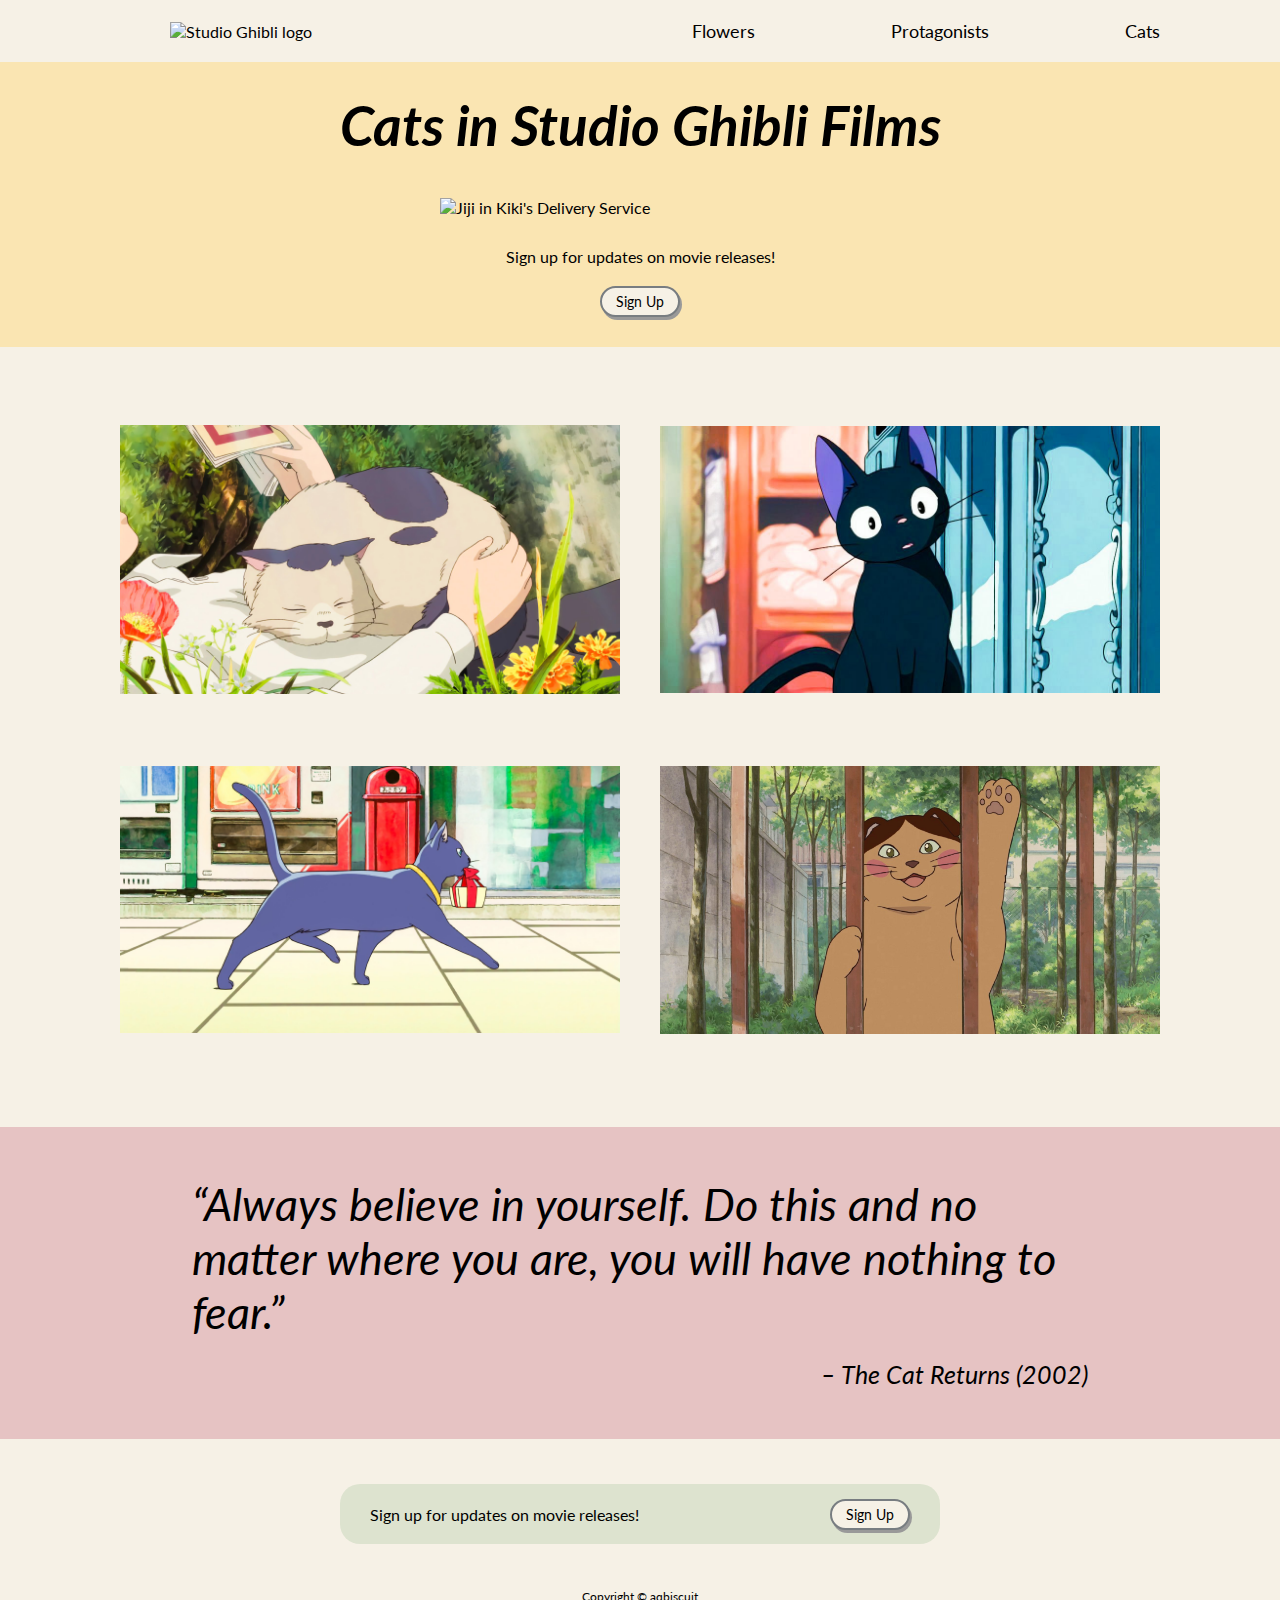
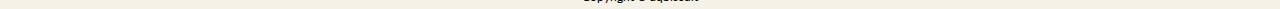
==== cats.html @ ebc170f9 "Cats page completed" ====
<!DOCTYPE html>
<html lang="en">
<head>
    <meta charset="UTF-8">
    <meta http-equiv="X-UA-Compatible" content="IE=edge">
    <meta name="viewport" content="width=device-width, initial-scale=1.0">
    <title>Studio Ghibli's Cats</title>
    <link rel="stylesheet" href="styles.css"/>
    <link rel="stylesheet" href="styles2.css"/>
    <link href="https://fonts.googleapis.com/css2?family=Lato&display=swap" rel="stylesheet">
</head>
<body>
<page>
    <header>
        <a href="index.html">
            <img src="images/logo.png" alt="Studio Ghibli logo"/>
        </a>
        <nav>
            <ul>
                <li><a href='flowers.html'>Flowers</a></li>
                <li><a href='protagonists.html'>Protagonists</a></li>
                <li><a href='cats.html'>Cats</a></li>
            </ul>
        </nav>
    </header>

    <div class="description-header">
        <div class="box-1">
            <div class="content-1">
                <h3 class="title"><em>Cats in Studio Ghibli Films</em></h3>
                <img src="https://media.tenor.com/HjaMosjIDZEAAAAC/black-cat-studio-ghibli.gif" alt="Jiji in Kiki's Delivery Service"/>
            </div>
            <div class="signup">
                <p>Sign up for updates on movie releases!</p>
                <a href="signup.html" class="button">Sign Up</a>
            </div>
        </div>
    </div>

    <div class="gallery">
        <div class="image-one">
            <img src="Images/cats_1.JPG"/>
        </div>
        <div class="image-two">
            <img src="Images/cats_2.JPG"/>
        </div>
        <div class="image-three">
            <img src="Images/cats_3.JPG"/>
        </div>
        <div class="image-four">
            <img src="Images/cats_4.JPG"/>
        </div>
    </div>

    <div class="quote">
        <div class="content">
            <p><em>“Always believe in yourself. Do this and no matter where you are, you will have nothing to fear.”</em></p>
            <p><em>&#8211 The Cat Returns (2002)</em></p>
        </div>
    </div>

    <footer>
        <div class="signup-section">
            <div class="content">
                <p>Sign up for updates on movie releases!</p>
                <a href="signup.html" class="button">Sign Up</a>
            </div>
        </div>

        <div class="copyright-section">
            <p>Copyright © aqbiscuit</p>
        </div>
    </footer>
</page>
</body>
</html>
---- styles.css ----
* {
    margin: 0;
    padding: 0;
    box-sizing: border-box;
}

.page {
    display: flex;
    flex-wrap: wrap;
}

body {
    font-family: 'Lato', sans-serif;
}

header {
    display: flex;
    justify-content: space-between;
    align-items: center;
    padding: 20px 120px;
    background-color: #f6f1e6;
    width: 100%;
}

header img {
    width: 120px;
    height: auto;
    margin-left: 50px;
}

header nav {
    width: 45%;
}

header ul {
    display: flex;
    justify-content: space-between;
}

header li {
    list-style-type: none;
    font-size: 18px;
}

header a:link {
    color: black;
    text-decoration: none;
}

header a:visited {
    color: black;
}

header a:hover {
    color: #624a37;
    text-decoration: none;
}

header a:active {
    color: #624a37;
}

.description-header {
    display: flex;
    justify-content: center;
    align-items: center;
    background-color: #fae5b2;
}

.description-header .box {
    display: flex;
    justify-content: space-around;
    align-items: center;
    flex-wrap: wrap-reverse;
    width: 95%;
    margin: 50px 0;
    padding: 0 70px;
}

.description-header img {
    width: 400px;
    height: auto;
}

.description-header .content {
    display: flex;
    flex-direction: column;
    justify-content: space-between;
    align-items: flex-start;
    flex-wrap: wrap;
    width: 60%;
    height: auto;
    padding: 10px 20px;
}

.description-header h3 {
    font-size: 55px;
    margin-bottom: 20px;
}

.description-header p {
    font-size: 16px;
    margin-bottom: 20px;
}

.description-header .button {
    background-color: #f6f1e6;
    font-size: 14px;
    text-align: center;
    padding: 5px 10px;
    border-radius: 16px;
    border: 2px solid #787d81;
    width: 80px;
    box-shadow: 2px 3px #999;
    margin-top: 20px;
}

.description-header .button:link {
    color: black;
    text-decoration: none;
}

.description-header .button:visited {
    color: black;
}

.description-header .button:hover {
    color: black;
    background-color: #e3ded2;
}

.description-header .button:active {
    color: black;
    background-color: #e3ded2;
    box-shadow: 1px 2px #666;
    transform: translateY(1px)
}

.gallery {
    display: flex;
    justify-content: center;
    align-items: center;
    flex-wrap: wrap;
    padding: 50px 100px;
    background-color: #f6f1e6;
}

.gallery div {
    display: flex;
    flex-direction: column;
    justify-content: center;
    align-items: center;
    width: 50%;
    min-width: 500px;
    height: 340px;
}

.gallery img {
    width: 500px;
    height: auto;
    margin-bottom: 15px;
}

.quote {
    display: flex;
    justify-content: center;
    align-items: center;
    background-color: #e6c3c3;
    padding: 50px 0;
}

.quote .content {
    display: flex;
    flex-direction: column;
    width: 70%;
}

.quote p:first-of-type {
    display: block;
    font-size: 45px;
}

.quote p:last-of-type {
    display: block;
    font-size: 25px;
    text-align: right;
    padding-top: 20px;
}

.signup-section {
    height: 150px;
    background-color: #f6f1e6;
    display: flex;
    justify-content: center;
    align-items: center;
}

.signup-section .content {
    display: flex;
    justify-content: space-between;
    align-items: center;
    width: 600px;
    height: 60px;
    background-color: #dde3cf;
    padding: 5px 30px;
    border-radius: 20px;
}

.signup-section .button {
    background-color: #f6f1e6;
    font-size: 14px;
    text-align: center;
    padding: 5px 10px;
    border-radius: 16px;
    border: 2px solid #787d81;
    width: 80px;
    box-shadow: 2px 3px #999;
}

.signup-section .button:link {
    color: black;
    text-decoration: none;
}

.signup-section .button:visited {
    color: black;
}

.signup-section .button:hover {
    color: black;
    background-color: #e3ded2;
}

.signup-section .button:active {
    color: black;
    background-color: #e3ded2;
    box-shadow: 1px 2px #666;
    transform: translateY(1px)
}

.copyright-section {
    height: 20px;
    background-color: #f6f1e6;
}

.copyright-section p {
    font-size: 12px;
    text-align: center;
}

@media only screen and (min-width: 401px) and (max-width: 960px) {
    header {
        display: flex;
        flex-wrap: wrap;
        flex-direction: column;
        align-items: center;
        justify-content: center;
    }

    header nav {
        width: 400px;
        padding-top: 15px;
    }

    .description-header .content {
        width: 90%;
        margin-top: 10px;
    }
}

@media only screen and (min-width: 961px) {
    .page {
        width: 960px;
        margin: 0 auto;
    }

}
---- styles2.css ----
.description-header .box-1 {
    display: flex;
    flex-direction: column;
    justify-content: center;
    align-items: center;
    width: 90%;
    margin: 30px 0;
}

.description-header .content-1 {
    display: flex;
    flex-direction: column;
    justify-content: center;
    align-items: center;
}

.description-header .signup {
    display: flex;
    flex-direction: column;
    justify-content: flex-end;
    align-items: center;
    margin-top: 30px;
}

.content-1 h3 {
    margin-bottom: 40px;
}

.box-1 .button {
    margin-top: 0;
}
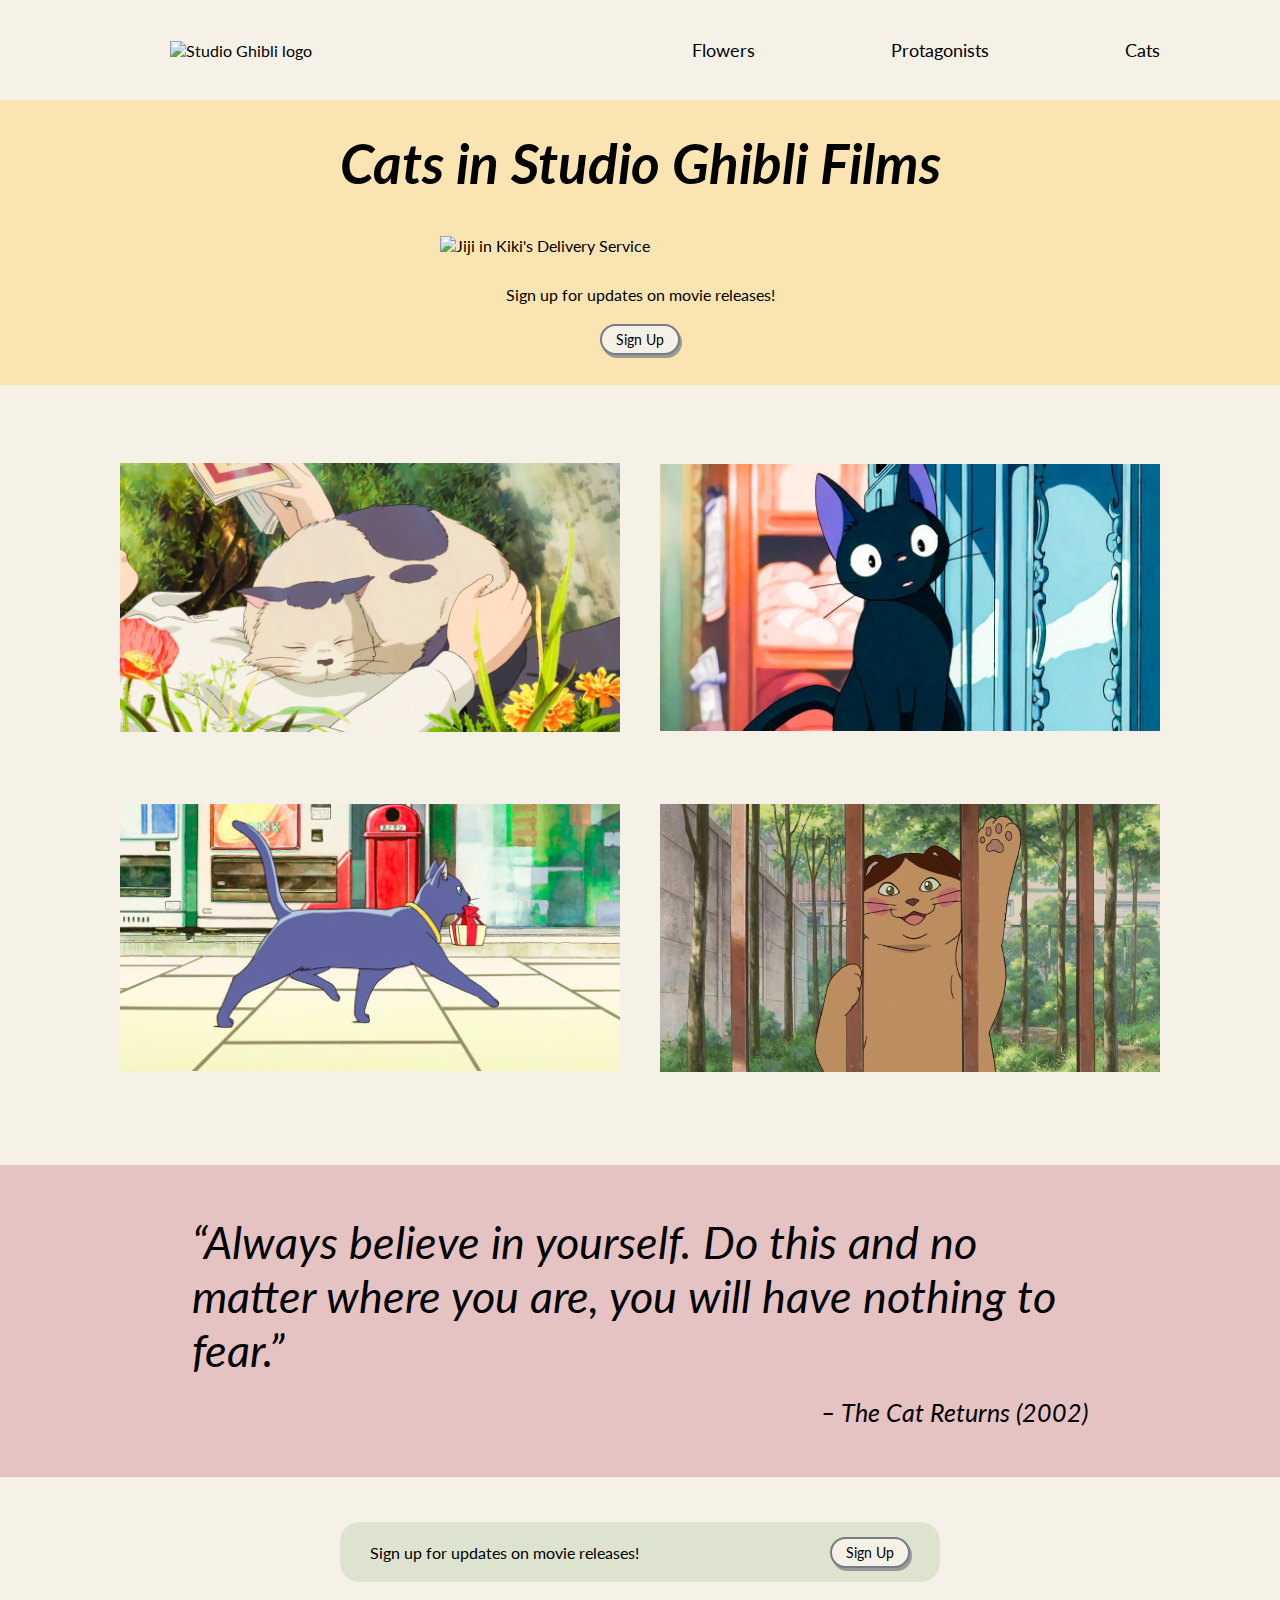
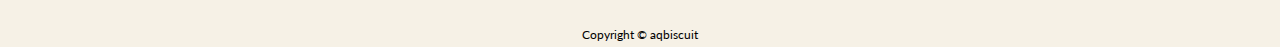
==== commit c90dbddd: "Fixed issues with logo" ====
--- a/cats.html
+++ b/cats.html
@@ -13,7 +13,7 @@
 <page>
     <header>
         <a href="index.html">
-            <img src="images/logo.png" alt="Studio Ghibli logo"/>
+            <img src="https://upload.wikimedia.org/wikipedia/sco/thumb/c/ca/Studio_Ghibli_logo.svg/1200px-Studio_Ghibli_logo.svg.png" alt="Studio Ghibli logo"/>
         </a>
         <nav>
             <ul>
--- a/styles.css
+++ b/styles.css
@@ -20,6 +20,7 @@
     padding: 20px 120px;
     background-color: #f6f1e6;
     width: 100%;
+    height: 100px;
 }
 
 header img {
@@ -133,7 +134,7 @@
     color: black;
     background-color: #e3ded2;
     box-shadow: 1px 2px #666;
-    transform: translateY(1px)
+    transform: translateY(1px);
 }
 
 .gallery {
--- a/styles2.css
+++ b/styles2.css
@@ -28,4 +28,145 @@
 
 .box-1 .button {
     margin-top: 0;
+}
+
+.form-page {
+    display: flex;
+    justify-content: center;
+    align-items: flex-start;
+    height: 800px;
+    background-color: #f6f1e6;
+}
+
+.signup-form {
+    width: 70%;
+    padding: 50px 100px;
+    margin-top: 50px;
+
+    border: 2px solid rgb(80, 64, 54);
+    border-radius: 20px;
+}
+
+.form-row {
+    display: flex;
+    justify-content: center;
+    align-items: center;
+    margin-bottom: 20px;
+}
+  
+.form-row input[type='text'], .form-row input[type='email'] {
+    background-color: #fffdfc;
+    border: 1px solid #D6D9DC;
+    border-radius: 15px;
+    width: 100%;
+    padding: 7px;
+    font-size: 14px;
+    margin-left: 50px;
+}
+  
+.form-row label {
+    margin-bottom: 15px;
+    margin: 7px 0;
+    width: 60px;
+}
+
+.legacy-form-row {
+    border: none;
+    margin-bottom: 40px;
+    margin-top: 40px;
+
+    display: flex;
+    justify-content: flex-start;
+    align-items: center;
+}
+  
+.legacy-form-row legend {
+    margin-bottom: 20px;
+}
+  
+.legacy-form-row .radio-label {
+    display: block;
+    font-size: 15px;
+    padding: 0 20px 0 10px;
+}
+  
+.legacy-form-row input[type='radio'] {
+    margin-top: 2px;
+    margin-left: 10px;
+}
+    
+.legacy-form-row .radio-label,
+.legacy-form-row input[type='radio'] {
+    float: left;
+}
+
+.form-row button {
+    background-color: #f6f1e6;
+    font-size: 14px;
+    text-align: center;
+    padding: 5px 10px;
+    border-radius: 16px;
+    border: 2px solid #787d81;
+    width: 80px;
+    box-shadow: 2px 3px #999;
+    margin-top: 20px;
+}
+
+.form-row button:link {
+    color: black;
+    text-decoration: none;
+}
+
+.form-row button:visited {
+    color: black;
+}
+
+.form-row button:hover {
+    color: black;
+    background-color: #e3ded2;
+}
+
+.form-row button:active {
+    color: black;
+    background-color: #e3ded2;
+    box-shadow: 1px 2px #666;
+    transform: translateY(1px);
+}
+
+@media only screen and (min-width: 401px) and (max-width: 960px) {
+    .form-row {
+        flex-direction: row;
+        align-items: flex-start; /* To avoid stretching */
+        margin-bottom: 20px;
+    }
+    .form-row input[type='text'], .form-row input[type='email'] {
+        width: 250px;
+        height: initial;
+    }
+    .form-row label {
+        text-align: right;
+        width: 120px;
+        margin-top: 7px;
+        padding-right: 20px;
+    }
+
+    .legacy-form-row {
+        margin-bottom: 10px;
+
+        display: flex;
+        align-items: flex-start;
+        justify-content: center;
+
+        width: 120%;
+    }
+    
+    .legacy-form-row legend {
+        width: 140px;
+        text-align: right;
+        padding-right: 20px;
+    }
+    
+    .legacy-form-row legend {
+        float: left;
+    }
 }